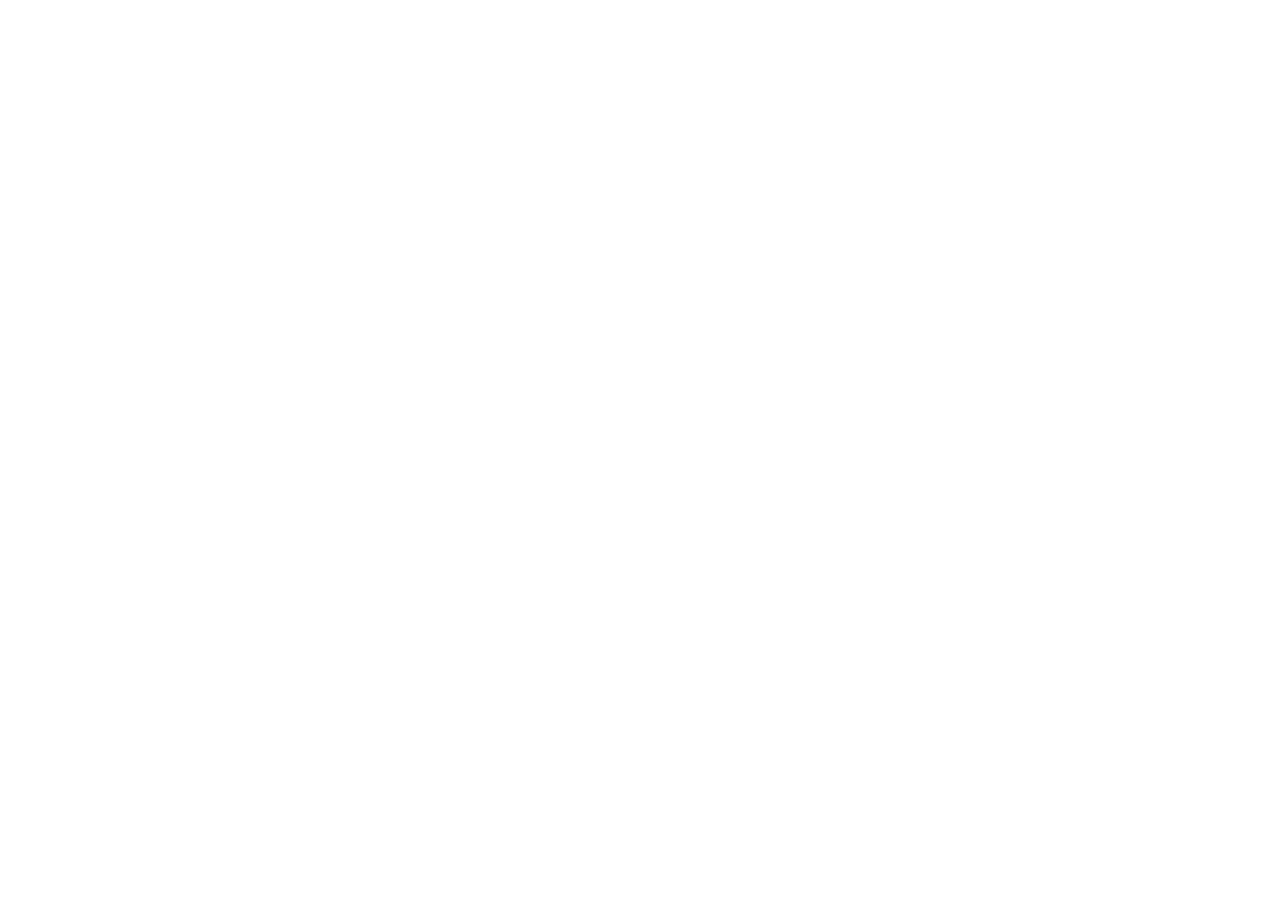
==== day-1/index.html @ 7c3a623f "initial day-1" ====
<!DOCTYPE html>
<html lang="en">
<head>
    <meta charset="UTF-8">
    <meta http-equiv="X-UA-Compatible" content="IE=edge">
    <meta name="viewport" content="width=device-width, initial-scale=1.0">
    <title>Document</title>
</head>
<body>
    
    <script src="script.js"></script>
</body>
</html>
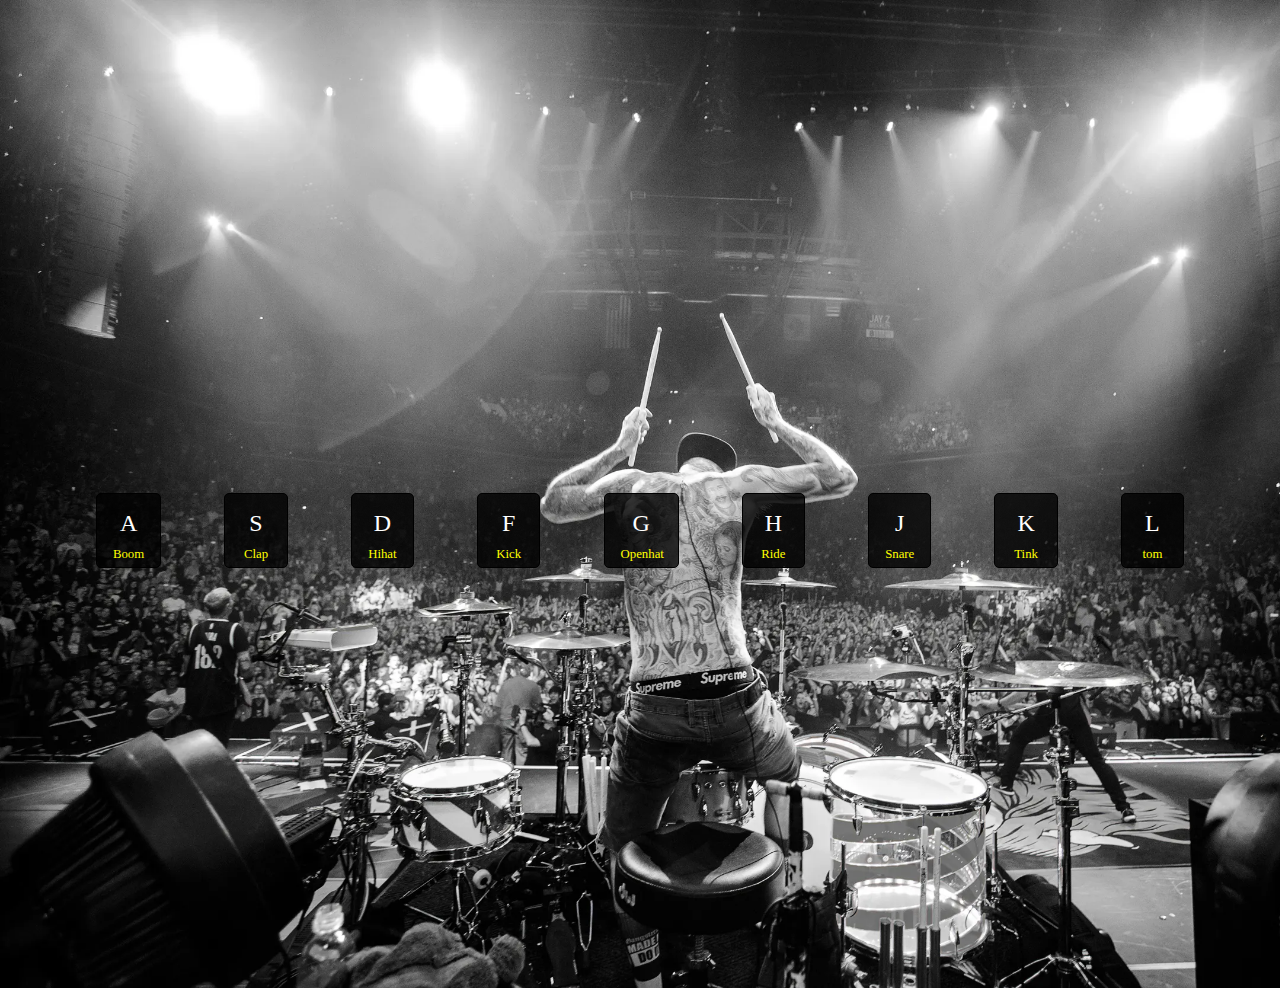
==== commit fb1a3324: "day 1 is done :)" ====
--- a/day-1/index.html
+++ b/day-1/index.html
@@ -1,13 +1,43 @@
 <!DOCTYPE html>
 <html lang="en">
+
 <head>
     <meta charset="UTF-8">
     <meta http-equiv="X-UA-Compatible" content="IE=edge">
     <meta name="viewport" content="width=device-width, initial-scale=1.0">
     <title>Document</title>
+    <link rel="stylesheet" href="style.css">
 </head>
+
 <body>
-    
+
+    <div class="keys">
+        <div class="key" data-key="a">A <br> <span class="key-desc">Boom</span></div>
+        <div class="key" data-key="s">S <br> <span class="key-desc">Clap</span></div>
+        <div class="key" data-key="d">D <br> <span class="key-desc">Hihat</span></div>
+        <div class="key" data-key="f">F <br> <span class="key-desc">Kick</span></div>
+        <div class="key" data-key="g">G <br> <span class="key-desc">Openhat</span></div>
+        <div class="key" data-key="h">H <br> <span class="key-desc">Ride</span></div>
+        <div class="key" data-key="j">J <br> <span class="key-desc">Snare</span></div>
+        <div class="key" data-key="k">K <br> <span class="key-desc">Tink</span></div>
+        <div class="key" data-key="l">L <br> <span class="key-desc">tom</span></div>
+    </div>
+    <div class="audios">
+        <audio src="sounds/boom.wav" data-key="a"></audio>
+        <audio src="sounds/clap.wav" data-key="s"></audio>
+        <audio src="sounds/hihat.wav" data-key="d"></audio>
+        <audio src="sounds/kick.wav" data-key="f"></audio>
+        <audio src="sounds/openhat.wav" data-key="g"></audio>
+        <audio src="sounds/ride.wav" data-key="h"></audio>
+        <audio src="sounds/snare.wav" data-key="j"></audio>
+        <audio src="sounds/tink.wav" data-key="k"></audio>
+        <audio src="sounds/tom.wav" data-key="l"></audio>
+    </div>
+
+
+
+
     <script src="script.js"></script>
 </body>
+
 </html>--- a/day-1/style.css
+++ b/day-1/style.css
@@ -0,0 +1,48 @@
+* {
+    box-sizing: border-box;
+}
+
+
+body {
+    background-image: url("drum.webp");
+    background-size: cover;
+
+}
+
+.key {
+    font-size: 1.5rem;
+    padding: 1rem;
+    border: 1px solid black;
+    height: 75px;
+    max-width: 75px;
+    flex-basis: 5%;
+
+    text-align: center;
+
+    transition: all .09s;
+    color: white;
+    border-radius: 5px;
+    background-color: rgba(0, 0, 0, 0.8)
+}
+
+.playing {
+    transform: scale(1.2);
+    border-color: yellow;
+    box-shadow: 0 0 10px yellow;
+}
+
+.keys {
+    margin-top: 5rem;
+    display: flex;
+    justify-content: center;
+    align-items: center;
+    gap: 5%;
+    flex-flow: row wrap;
+    height: 100vh;
+    row-gap: 1rem;
+}
+
+span.key-desc{
+    font-size: .8rem;
+    color: yellow;
+}